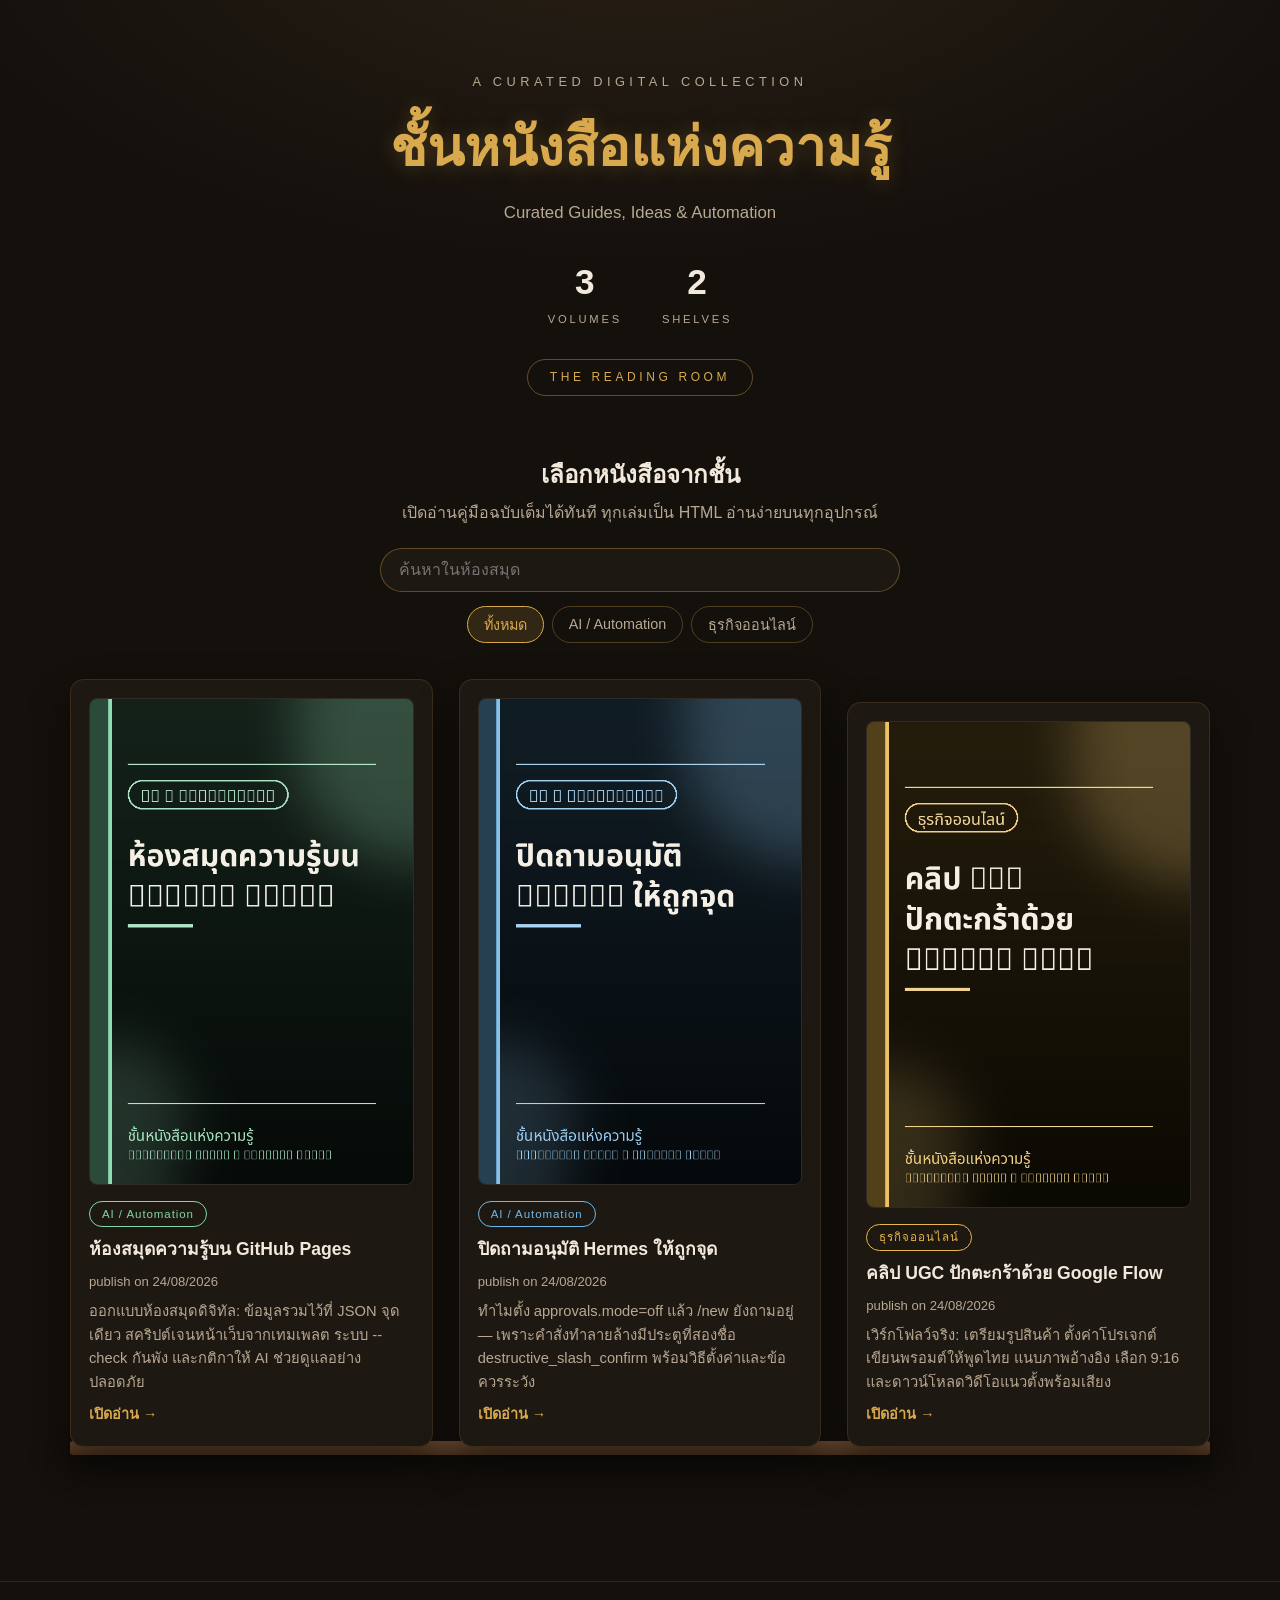
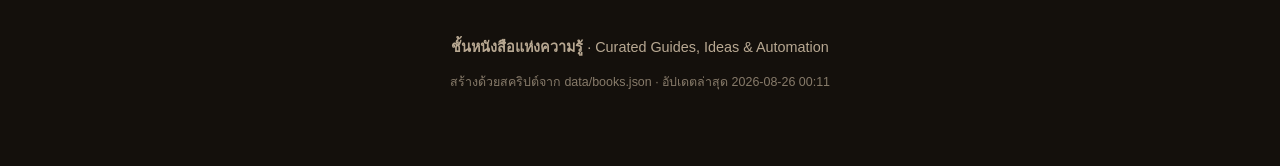
==== index.html @ 3321ff3a "ชั้นหนังสือแห่งความรู้: ชุดเริ่มต้น 3 เล่ม + ระบบเจนเว็บ" ====
<!DOCTYPE html>
<html lang="th">
<head>
  <meta charset="UTF-8">
  <meta name="viewport" content="width=device-width, initial-scale=1.0">
  <title>ชั้นหนังสือแห่งความรู้ — Curated Guides & Ideas</title>
  <meta name="description" content="ห้องสมุดดิจิทัลส่วนตัว: คู่มือ AI, automation และธุรกิจออนไลน์ อ่านฟรีบนเว็บ">
  <link rel="icon" href="assets/icons/shelf.svg" type="image/svg+xml">
  <link rel="stylesheet" href="assets/css/shelf.css">
</head>
<body>
  <a class="skip-link" href="#main-content">ข้ามไปยังชั้นหนังสือ</a>

  <header class="hero">
    <p class="hero-kicker">A CURATED DIGITAL COLLECTION</p>
    <h1 class="hero-title">ชั้นหนังสือแห่งความรู้</h1>
    <p class="hero-sub">Curated Guides, Ideas &amp; Automation</p>
    <div class="hero-stats">
      <div class="stat"><span class="stat-num">3</span><span class="stat-label">VOLUMES</span></div>
      <div class="stat"><span class="stat-num">2</span><span class="stat-label">SHELVES</span></div>
    </div>
    <div class="hero-badge">THE READING ROOM</div>
  </header>

  <main id="main-content" class="library">
    <section class="toolbar">
      <h2 class="toolbar-title">เลือกหนังสือจากชั้น</h2>
      <p class="toolbar-sub">เปิดอ่านคู่มือฉบับเต็มได้ทันที ทุกเล่มเป็น HTML อ่านง่ายบนทุกอุปกรณ์</p>
      <div class="controls">
        <input id="search" class="search" type="search" placeholder="ค้นหาในห้องสมุด" aria-label="ค้นหาหนังสือ">
        <div id="category-filters" class="filters" role="group" aria-label="กรองตามหมวดหมู่"></div>
      </div>
    </section>

    <section class="shelf">
      <div class="shelf-row">
      <article class="book-card" data-category="AI / Automation" data-search="สร้างห้องสมุดความรู้ส่วนตัวด้วย github pages — โครงสร้างที่ ai ดูแลต่อได้ ห้องสมุดความรู้บน github pages ai / automation ออกแบบห้องสมุดดิจิทัล: ข้อมูลรวมไว้ที่ json จุดเดียว สคริปต์เจนหน้าเว็บจากเทมเพลต ระบบ --check กันพัง และกติกาให้ ai ช่วยดูแลอย่างปลอดภัย" style="--accent:#7ED6A5">
        <a class="book-link" href="books/github-pages-library.html" aria-label="เปิดอ่าน สร้างห้องสมุดความรู้ส่วนตัวด้วย GitHub Pages — โครงสร้างที่ AI ดูแลต่อได้">
          <div class="cover-wrap">
            <img class="cover" src="assets/covers/github-pages-library.png" alt="ปก: ห้องสมุดความรู้บน GitHub Pages" width="600" height="900" loading="lazy">
          </div>
          <div class="book-meta">
            <span class="category-pill">AI / Automation</span>
            <h3 class="book-title">ห้องสมุดความรู้บน GitHub Pages</h3>
            <time class="publish-date" datetime="2026-08-24T17:50:00+07:00">publish on 24/08/2026</time>
            <p class="book-summary">ออกแบบห้องสมุดดิจิทัล: ข้อมูลรวมไว้ที่ JSON จุดเดียว สคริปต์เจนหน้าเว็บจากเทมเพลต ระบบ --check กันพัง และกติกาให้ AI ช่วยดูแลอย่างปลอดภัย</p>
            <span class="read-cta">เปิดอ่าน →</span>
          </div>
        </a>
      </article>
      <article class="book-card" data-category="AI / Automation" data-search="ปิดการขออนุมัติของ hermes agent ให้ถูกจุด — โหมดอนุมัติมี 2 ชั้น ปิดถามอนุมัติ hermes ให้ถูกจุด ai / automation ทำไมตั้ง approvals.mode=off แล้ว /new ยังถามอยู่ — เพราะคำสั่งทำลายล้างมีประตูที่สองชื่อ destructive_slash_confirm พร้อมวิธีตั้งค่าและข้อควรระวัง" style="--accent:#6FB7E8">
        <a class="book-link" href="books/hermes-approval-config.html" aria-label="เปิดอ่าน ปิดการขออนุมัติของ Hermes Agent ให้ถูกจุด — โหมดอนุมัติมี 2 ชั้น">
          <div class="cover-wrap">
            <img class="cover" src="assets/covers/hermes-approval-config.png" alt="ปก: ปิดถามอนุมัติ Hermes ให้ถูกจุด" width="600" height="900" loading="lazy">
          </div>
          <div class="book-meta">
            <span class="category-pill">AI / Automation</span>
            <h3 class="book-title">ปิดถามอนุมัติ Hermes ให้ถูกจุด</h3>
            <time class="publish-date" datetime="2026-08-24T17:45:00+07:00">publish on 24/08/2026</time>
            <p class="book-summary">ทำไมตั้ง approvals.mode=off แล้ว /new ยังถามอยู่ — เพราะคำสั่งทำลายล้างมีประตูที่สองชื่อ destructive_slash_confirm พร้อมวิธีตั้งค่าและข้อควรระวัง</p>
            <span class="read-cta">เปิดอ่าน →</span>
          </div>
        </a>
      </article>
      <article class="book-card" data-category="ธุรกิจออนไลน์" data-search="สร้างคลิป ugc ปักตะกร้าด้วย google flow — ตั้งแต่ล็อกอินจนได้วิดีโอพร้อมลง tiktok คลิป ugc ปักตะกร้าด้วย google flow ธุรกิจออนไลน์ เวิร์กโฟลว์จริง: เตรียมรูปสินค้า ตั้งค่าโปรเจกต์ เขียนพรอมต์ให้พูดไทย แนบภาพอ้างอิง เลือก 9:16 และดาวน์โหลดวิดีโอแนวตั้งพร้อมเสียง" style="--accent:#E8B84B">
        <a class="book-link" href="books/ugc-tiktok-google-flow.html" aria-label="เปิดอ่าน สร้างคลิป UGC ปักตะกร้าด้วย Google Flow — ตั้งแต่ล็อกอินจนได้วิดีโอพร้อมลง TikTok">
          <div class="cover-wrap">
            <img class="cover" src="assets/covers/ugc-tiktok-google-flow.png" alt="ปก: คลิป UGC ปักตะกร้าด้วย Google Flow" width="600" height="900" loading="lazy">
          </div>
          <div class="book-meta">
            <span class="category-pill">ธุรกิจออนไลน์</span>
            <h3 class="book-title">คลิป UGC ปักตะกร้าด้วย Google Flow</h3>
            <time class="publish-date" datetime="2026-08-24T17:40:00+07:00">publish on 24/08/2026</time>
            <p class="book-summary">เวิร์กโฟลว์จริง: เตรียมรูปสินค้า ตั้งค่าโปรเจกต์ เขียนพรอมต์ให้พูดไทย แนบภาพอ้างอิง เลือก 9:16 และดาวน์โหลดวิดีโอแนวตั้งพร้อมเสียง</p>
            <span class="read-cta">เปิดอ่าน →</span>
          </div>
        </a>
      </article>
      </div>
      <div class="shelf-board" aria-hidden="true"></div>
    </section>

    <p id="empty-state" class="empty-state" hidden>ไม่พบหนังสือที่ค้นหา</p>
  </main>

  <footer class="site-footer">
    <p><strong>ชั้นหนังสือแห่งความรู้</strong> · Curated Guides, Ideas &amp; Automation</p>
    <p class="footer-meta">สร้างด้วยสคริปต์จาก data/books.json · อัปเดตล่าสุด 2026-08-26 00:11</p>
  </footer>

  <script>
    (function () {
      var cards = Array.prototype.slice.call(document.querySelectorAll('.book-card'));
      var search = document.getElementById('search');
      var filters = document.getElementById('category-filters');
      var empty = document.getElementById('empty-state');
      var activeCategory = 'all';

      var categories = [];
      cards.forEach(function (card) {
        var c = card.dataset.category;
        if (categories.indexOf(c) === -1) categories.push(c);
      });

      var allBtn = document.createElement('button');
      allBtn.textContent = 'ทั้งหมด';
      allBtn.className = 'filter-btn active';
      allBtn.dataset.category = 'all';
      filters.appendChild(allBtn);
      categories.forEach(function (c) {
        var btn = document.createElement('button');
        btn.textContent = c;
        btn.className = 'filter-btn';
        btn.dataset.category = c;
        filters.appendChild(btn);
      });

      function apply() {
        var q = (search.value || '').trim().toLowerCase();
        var visible = 0;
        cards.forEach(function (card) {
          var matchCat = activeCategory === 'all' || card.dataset.category === activeCategory;
          var matchQ = !q || card.dataset.search.indexOf(q) !== -1;
          var show = matchCat && matchQ;
          card.style.display = show ? '' : 'none';
          if (show) visible++;
        });
        empty.hidden = visible !== 0;
      }

      search.addEventListener('input', apply);
      filters.addEventListener('click', function (e) {
        var btn = e.target.closest('.filter-btn');
        if (!btn) return;
        activeCategory = btn.dataset.category;
        Array.prototype.forEach.call(filters.querySelectorAll('.filter-btn'), function (b) {
          b.classList.toggle('active', b === btn);
        });
        apply();
      });
    })();
  </script>
</body>
</html>
---- assets/css/shelf.css ----
:root {
  --bg: #14100c;
  --bg-panel: #1e1812;
  --wood: #6b4a2f;
  --wood-dark: #4a3220;
  --text: #f2e9dc;
  --text-dim: #b8a892;
  --gold: #d9a94e;
  --radius: 14px;
  --shadow: 0 18px 40px rgba(0, 0, 0, 0.45);
}

* { box-sizing: border-box; }

body {
  margin: 0;
  background: radial-gradient(1200px 600px at 50% -100px, #2a2116 0%, var(--bg) 60%) fixed, var(--bg);
  color: var(--text);
  font-family: "Sarabun", "Noto Sans Thai", -apple-system, "Segoe UI", sans-serif;
  line-height: 1.6;
}

.skip-link {
  position: absolute;
  left: -999px;
  background: var(--gold);
  color: #241a08;
  padding: 8px 16px;
  border-radius: 8px;
  z-index: 10;
}
.skip-link:focus { left: 12px; top: 12px; }

/* Hero */
.hero {
  text-align: center;
  padding: 72px 20px 40px;
}
.hero-kicker {
  letter-spacing: 0.35em;
  color: var(--text-dim);
  font-size: 0.8rem;
  margin: 0 0 12px;
}
.hero-title {
  font-size: clamp(2rem, 5vw, 3.4rem);
  margin: 0;
  color: var(--gold);
  text-shadow: 0 2px 20px rgba(217, 169, 78, 0.25);
}
.hero-sub {
  color: var(--text-dim);
  margin: 8px 0 28px;
  font-size: 1.05rem;
}
.hero-stats {
  display: flex;
  gap: 40px;
  justify-content: center;
}
.stat { display: flex; flex-direction: column; }
.stat-num { font-size: 2.2rem; font-weight: 700; color: var(--text); }
.stat-label { letter-spacing: 0.25em; color: var(--text-dim); font-size: 0.7rem; }
.hero-badge {
  display: inline-block;
  margin-top: 30px;
  border: 1px solid rgba(217, 169, 78, 0.4);
  color: var(--gold);
  letter-spacing: 0.3em;
  font-size: 0.75rem;
  padding: 8px 22px;
  border-radius: 999px;
}

/* Toolbar */
.library { max-width: 1180px; margin: 0 auto; padding: 20px 20px 80px; }
.toolbar { text-align: center; margin-bottom: 36px; }
.toolbar-title { font-size: 1.5rem; margin: 0 0 6px; color: var(--text); }
.toolbar-sub { color: var(--text-dim); margin: 0 0 22px; }
.controls { display: flex; flex-direction: column; align-items: center; gap: 14px; }
.search {
  width: min(520px, 90%);
  padding: 12px 18px;
  border-radius: 999px;
  border: 1px solid rgba(217, 169, 78, 0.35);
  background: var(--bg-panel);
  color: var(--text);
  font-size: 1rem;
  outline: none;
}
.search:focus { border-color: var(--gold); }
.filters { display: flex; flex-wrap: wrap; gap: 8px; justify-content: center; }
.filter-btn {
  border: 1px solid rgba(217, 169, 78, 0.3);
  background: transparent;
  color: var(--text-dim);
  border-radius: 999px;
  padding: 6px 16px;
  cursor: pointer;
  font-size: 0.9rem;
}
.filter-btn.active, .filter-btn:hover {
  background: rgba(217, 169, 78, 0.15);
  color: var(--gold);
  border-color: var(--gold);
}

/* Shelves */
.shelf { margin-bottom: 46px; }
.shelf-row {
  display: grid;
  grid-template-columns: repeat(auto-fit, minmax(240px, 1fr));
  gap: 26px;
  align-items: end;
}
.shelf-board {
  height: 14px;
  margin-top: -6px;
  border-radius: 3px;
  background: linear-gradient(180deg, var(--wood) 0%, var(--wood-dark) 100%);
  box-shadow: 0 10px 24px rgba(0, 0, 0, 0.5);
}

/* Book cards */
.book-card {
  background: var(--bg-panel);
  border: 1px solid rgba(217, 169, 78, 0.14);
  border-radius: var(--radius);
  overflow: hidden;
  box-shadow: var(--shadow);
  transition: transform 0.18s ease, box-shadow 0.18s ease;
}
.book-card:hover {
  transform: translateY(-6px);
  box-shadow: 0 26px 50px rgba(0, 0, 0, 0.6);
}
.book-link { display: flex; flex-direction: column; height: 100%; text-decoration: none; color: inherit; }
.cover-wrap {
  padding: 18px 18px 0;
}
.cover {
  width: 100%;
  height: auto;
  aspect-ratio: 2 / 3;
  object-fit: cover;
  border-radius: 8px;
  border: 1px solid rgba(255, 255, 255, 0.08);
  display: block;
}
.book-meta { padding: 16px 18px 20px; display: flex; flex-direction: column; gap: 8px; flex: 1; }
.category-pill {
  align-self: flex-start;
  font-size: 0.72rem;
  letter-spacing: 0.08em;
  color: var(--accent, var(--gold));
  border: 1px solid var(--accent, var(--gold));
  border-radius: 999px;
  padding: 3px 12px;
}
.book-title { margin: 0; font-size: 1.1rem; color: var(--text); }
.publish-date { color: var(--text-dim); font-size: 0.82rem; }
.book-summary { margin: 0; color: var(--text-dim); font-size: 0.92rem; flex: 1; }
.read-cta { color: var(--gold); font-weight: 600; font-size: 0.9rem; }

.empty-state { text-align: center; color: var(--text-dim); padding: 60px 0; }

/* Footer */
.site-footer {
  text-align: center;
  padding: 40px 20px 60px;
  border-top: 1px solid rgba(217, 169, 78, 0.15);
  color: var(--text-dim);
  font-size: 0.9rem;
}
.footer-meta { font-size: 0.78rem; opacity: 0.7; }

@media (max-width: 640px) {
  .hero { padding-top: 48px; }
  .shelf-row { grid-template-columns: repeat(2, 1fr); gap: 14px; }
}
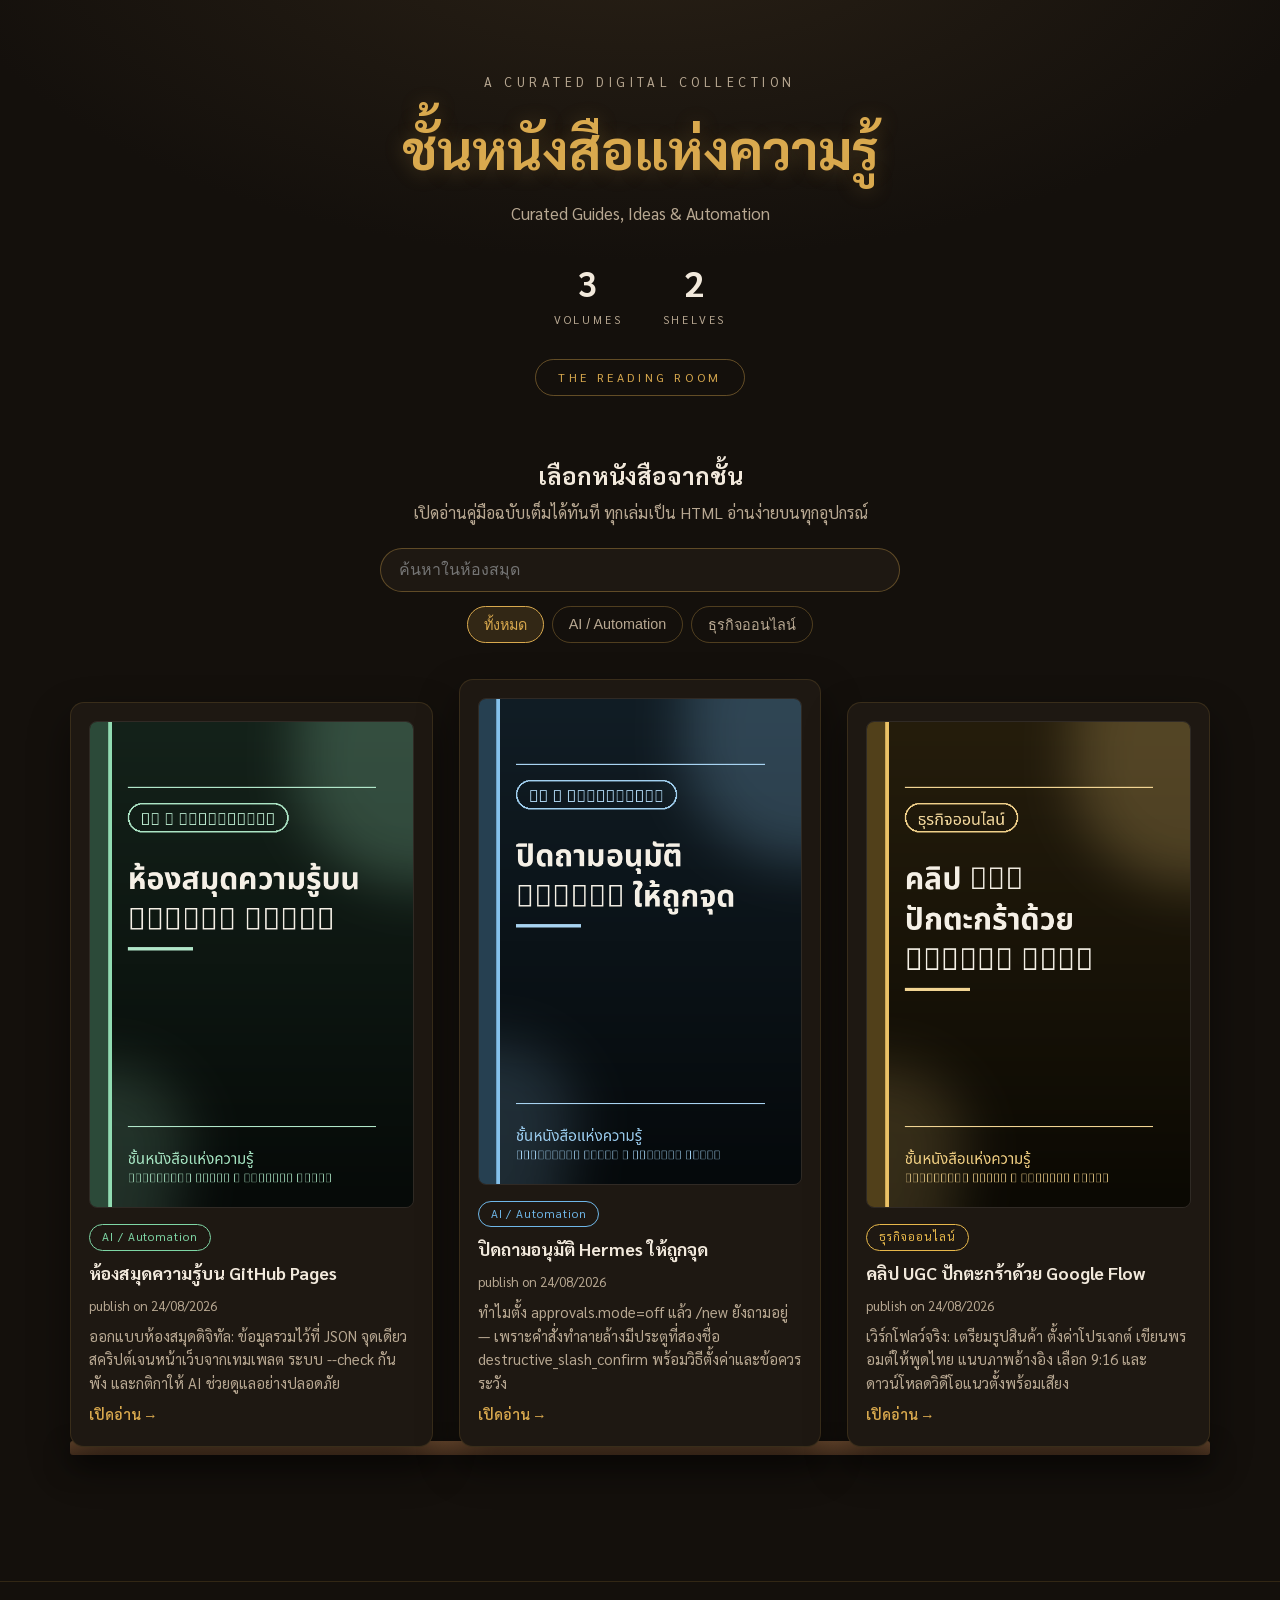
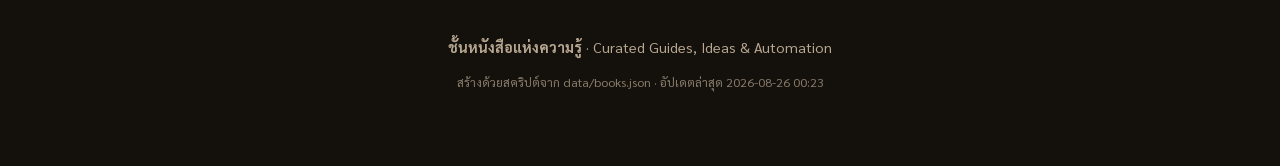
==== commit 6b306c6e: "แก้ฟอนต์ไทย: โหลด Sarabun จาก Google Fonts" ====
--- a/index.html
+++ b/index.html
@@ -85,7 +85,7 @@
 
   <footer class="site-footer">
     <p><strong>ชั้นหนังสือแห่งความรู้</strong> · Curated Guides, Ideas &amp; Automation</p>
-    <p class="footer-meta">สร้างด้วยสคริปต์จาก data/books.json · อัปเดตล่าสุด 2026-08-26 00:11</p>
+    <p class="footer-meta">สร้างด้วยสคริปต์จาก data/books.json · อัปเดตล่าสุด 2026-08-26 00:23</p>
   </footer>
 
   <script>
--- a/assets/css/shelf.css
+++ b/assets/css/shelf.css
@@ -1,3 +1,5 @@
+@import url('https://fonts.googleapis.com/css2?family=Sarabun:wght@300;400;600;700&display=swap');
+
 :root {
   --bg: #14100c;
   --bg-panel: #1e1812;
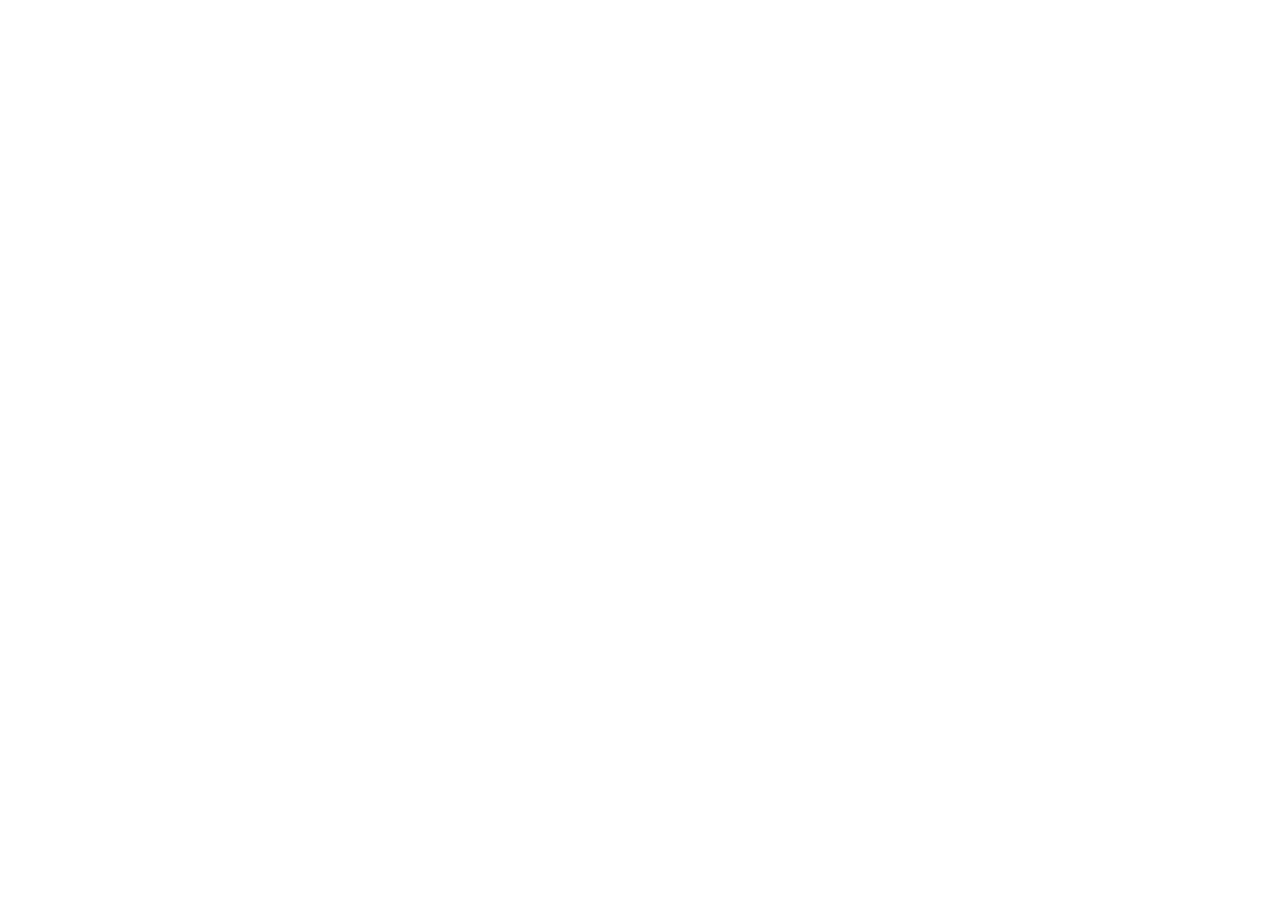
==== commit 77fddb52: "ปิดชั้นหนังสือเดิม — ย้ายไป knowledge-shelf" ====
--- a/index.html
+++ b/index.html
@@ -1,144 +1,12 @@
 <!DOCTYPE html>
 <html lang="th">
 <head>
-  <meta charset="UTF-8">
-  <meta name="viewport" content="width=device-width, initial-scale=1.0">
-  <title>ชั้นหนังสือแห่งความรู้ — Curated Guides & Ideas</title>
-  <meta name="description" content="ห้องสมุดดิจิทัลส่วนตัว: คู่มือ AI, automation และธุรกิจออนไลน์ อ่านฟรีบนเว็บ">
-  <link rel="icon" href="assets/icons/shelf.svg" type="image/svg+xml">
-  <link rel="stylesheet" href="assets/css/shelf.css">
+<meta charset="UTF-8">
+<meta http-equiv="refresh" content="0; url=https://joezaonly.github.io/knowledge-shelf/">
+<title>ย้ายไปที่ Knowledge Shelf ใหม่</title>
+<link rel="canonical" href="https://joezaonly.github.io/knowledge-shelf/">
 </head>
 <body>
-  <a class="skip-link" href="#main-content">ข้ามไปยังชั้นหนังสือ</a>
-
-  <header class="hero">
-    <p class="hero-kicker">A CURATED DIGITAL COLLECTION</p>
-    <h1 class="hero-title">ชั้นหนังสือแห่งความรู้</h1>
-    <p class="hero-sub">Curated Guides, Ideas &amp; Automation</p>
-    <div class="hero-stats">
-      <div class="stat"><span class="stat-num">3</span><span class="stat-label">VOLUMES</span></div>
-      <div class="stat"><span class="stat-num">2</span><span class="stat-label">SHELVES</span></div>
-    </div>
-    <div class="hero-badge">THE READING ROOM</div>
-  </header>
-
-  <main id="main-content" class="library">
-    <section class="toolbar">
-      <h2 class="toolbar-title">เลือกหนังสือจากชั้น</h2>
-      <p class="toolbar-sub">เปิดอ่านคู่มือฉบับเต็มได้ทันที ทุกเล่มเป็น HTML อ่านง่ายบนทุกอุปกรณ์</p>
-      <div class="controls">
-        <input id="search" class="search" type="search" placeholder="ค้นหาในห้องสมุด" aria-label="ค้นหาหนังสือ">
-        <div id="category-filters" class="filters" role="group" aria-label="กรองตามหมวดหมู่"></div>
-      </div>
-    </section>
-
-    <section class="shelf">
-      <div class="shelf-row">
-      <article class="book-card" data-category="AI / Automation" data-search="สร้างห้องสมุดความรู้ส่วนตัวด้วย github pages — โครงสร้างที่ ai ดูแลต่อได้ ห้องสมุดความรู้บน github pages ai / automation ออกแบบห้องสมุดดิจิทัล: ข้อมูลรวมไว้ที่ json จุดเดียว สคริปต์เจนหน้าเว็บจากเทมเพลต ระบบ --check กันพัง และกติกาให้ ai ช่วยดูแลอย่างปลอดภัย" style="--accent:#7ED6A5">
-        <a class="book-link" href="books/github-pages-library.html" aria-label="เปิดอ่าน สร้างห้องสมุดความรู้ส่วนตัวด้วย GitHub Pages — โครงสร้างที่ AI ดูแลต่อได้">
-          <div class="cover-wrap">
-            <img class="cover" src="assets/covers/github-pages-library.png" alt="ปก: ห้องสมุดความรู้บน GitHub Pages" width="600" height="900" loading="lazy">
-          </div>
-          <div class="book-meta">
-            <span class="category-pill">AI / Automation</span>
-            <h3 class="book-title">ห้องสมุดความรู้บน GitHub Pages</h3>
-            <time class="publish-date" datetime="2026-08-24T17:50:00+07:00">publish on 24/08/2026</time>
-            <p class="book-summary">ออกแบบห้องสมุดดิจิทัล: ข้อมูลรวมไว้ที่ JSON จุดเดียว สคริปต์เจนหน้าเว็บจากเทมเพลต ระบบ --check กันพัง และกติกาให้ AI ช่วยดูแลอย่างปลอดภัย</p>
-            <span class="read-cta">เปิดอ่าน →</span>
-          </div>
-        </a>
-      </article>
-      <article class="book-card" data-category="AI / Automation" data-search="ปิดการขออนุมัติของ hermes agent ให้ถูกจุด — โหมดอนุมัติมี 2 ชั้น ปิดถามอนุมัติ hermes ให้ถูกจุด ai / automation ทำไมตั้ง approvals.mode=off แล้ว /new ยังถามอยู่ — เพราะคำสั่งทำลายล้างมีประตูที่สองชื่อ destructive_slash_confirm พร้อมวิธีตั้งค่าและข้อควรระวัง" style="--accent:#6FB7E8">
-        <a class="book-link" href="books/hermes-approval-config.html" aria-label="เปิดอ่าน ปิดการขออนุมัติของ Hermes Agent ให้ถูกจุด — โหมดอนุมัติมี 2 ชั้น">
-          <div class="cover-wrap">
-            <img class="cover" src="assets/covers/hermes-approval-config.png" alt="ปก: ปิดถามอนุมัติ Hermes ให้ถูกจุด" width="600" height="900" loading="lazy">
-          </div>
-          <div class="book-meta">
-            <span class="category-pill">AI / Automation</span>
-            <h3 class="book-title">ปิดถามอนุมัติ Hermes ให้ถูกจุด</h3>
-            <time class="publish-date" datetime="2026-08-24T17:45:00+07:00">publish on 24/08/2026</time>
-            <p class="book-summary">ทำไมตั้ง approvals.mode=off แล้ว /new ยังถามอยู่ — เพราะคำสั่งทำลายล้างมีประตูที่สองชื่อ destructive_slash_confirm พร้อมวิธีตั้งค่าและข้อควรระวัง</p>
-            <span class="read-cta">เปิดอ่าน →</span>
-          </div>
-        </a>
-      </article>
-      <article class="book-card" data-category="ธุรกิจออนไลน์" data-search="สร้างคลิป ugc ปักตะกร้าด้วย google flow — ตั้งแต่ล็อกอินจนได้วิดีโอพร้อมลง tiktok คลิป ugc ปักตะกร้าด้วย google flow ธุรกิจออนไลน์ เวิร์กโฟลว์จริง: เตรียมรูปสินค้า ตั้งค่าโปรเจกต์ เขียนพรอมต์ให้พูดไทย แนบภาพอ้างอิง เลือก 9:16 และดาวน์โหลดวิดีโอแนวตั้งพร้อมเสียง" style="--accent:#E8B84B">
-        <a class="book-link" href="books/ugc-tiktok-google-flow.html" aria-label="เปิดอ่าน สร้างคลิป UGC ปักตะกร้าด้วย Google Flow — ตั้งแต่ล็อกอินจนได้วิดีโอพร้อมลง TikTok">
-          <div class="cover-wrap">
-            <img class="cover" src="assets/covers/ugc-tiktok-google-flow.png" alt="ปก: คลิป UGC ปักตะกร้าด้วย Google Flow" width="600" height="900" loading="lazy">
-          </div>
-          <div class="book-meta">
-            <span class="category-pill">ธุรกิจออนไลน์</span>
-            <h3 class="book-title">คลิป UGC ปักตะกร้าด้วย Google Flow</h3>
-            <time class="publish-date" datetime="2026-08-24T17:40:00+07:00">publish on 24/08/2026</time>
-            <p class="book-summary">เวิร์กโฟลว์จริง: เตรียมรูปสินค้า ตั้งค่าโปรเจกต์ เขียนพรอมต์ให้พูดไทย แนบภาพอ้างอิง เลือก 9:16 และดาวน์โหลดวิดีโอแนวตั้งพร้อมเสียง</p>
-            <span class="read-cta">เปิดอ่าน →</span>
-          </div>
-        </a>
-      </article>
-      </div>
-      <div class="shelf-board" aria-hidden="true"></div>
-    </section>
-
-    <p id="empty-state" class="empty-state" hidden>ไม่พบหนังสือที่ค้นหา</p>
-  </main>
-
-  <footer class="site-footer">
-    <p><strong>ชั้นหนังสือแห่งความรู้</strong> · Curated Guides, Ideas &amp; Automation</p>
-    <p class="footer-meta">สร้างด้วยสคริปต์จาก data/books.json · อัปเดตล่าสุด 2026-08-26 00:23</p>
-  </footer>
-
-  <script>
-    (function () {
-      var cards = Array.prototype.slice.call(document.querySelectorAll('.book-card'));
-      var search = document.getElementById('search');
-      var filters = document.getElementById('category-filters');
-      var empty = document.getElementById('empty-state');
-      var activeCategory = 'all';
-
-      var categories = [];
-      cards.forEach(function (card) {
-        var c = card.dataset.category;
-        if (categories.indexOf(c) === -1) categories.push(c);
-      });
-
-      var allBtn = document.createElement('button');
-      allBtn.textContent = 'ทั้งหมด';
-      allBtn.className = 'filter-btn active';
-      allBtn.dataset.category = 'all';
-      filters.appendChild(allBtn);
-      categories.forEach(function (c) {
-        var btn = document.createElement('button');
-        btn.textContent = c;
-        btn.className = 'filter-btn';
-        btn.dataset.category = c;
-        filters.appendChild(btn);
-      });
-
-      function apply() {
-        var q = (search.value || '').trim().toLowerCase();
-        var visible = 0;
-        cards.forEach(function (card) {
-          var matchCat = activeCategory === 'all' || card.dataset.category === activeCategory;
-          var matchQ = !q || card.dataset.search.indexOf(q) !== -1;
-          var show = matchCat && matchQ;
-          card.style.display = show ? '' : 'none';
-          if (show) visible++;
-        });
-        empty.hidden = visible !== 0;
-      }
-
-      search.addEventListener('input', apply);
-      filters.addEventListener('click', function (e) {
-        var btn = e.target.closest('.filter-btn');
-        if (!btn) return;
-        activeCategory = btn.dataset.category;
-        Array.prototype.forEach.call(filters.querySelectorAll('.filter-btn'), function (b) {
-          b.classList.toggle('active', b === btn);
-        });
-        apply();
-      });
-    })();
-  </script>
+<p>ย้ายไปที่ <a href="https://joezaonly.github.io/knowledge-shelf/">Knowledge Shelf ใหม่</a></p>
 </body>
 </html>
